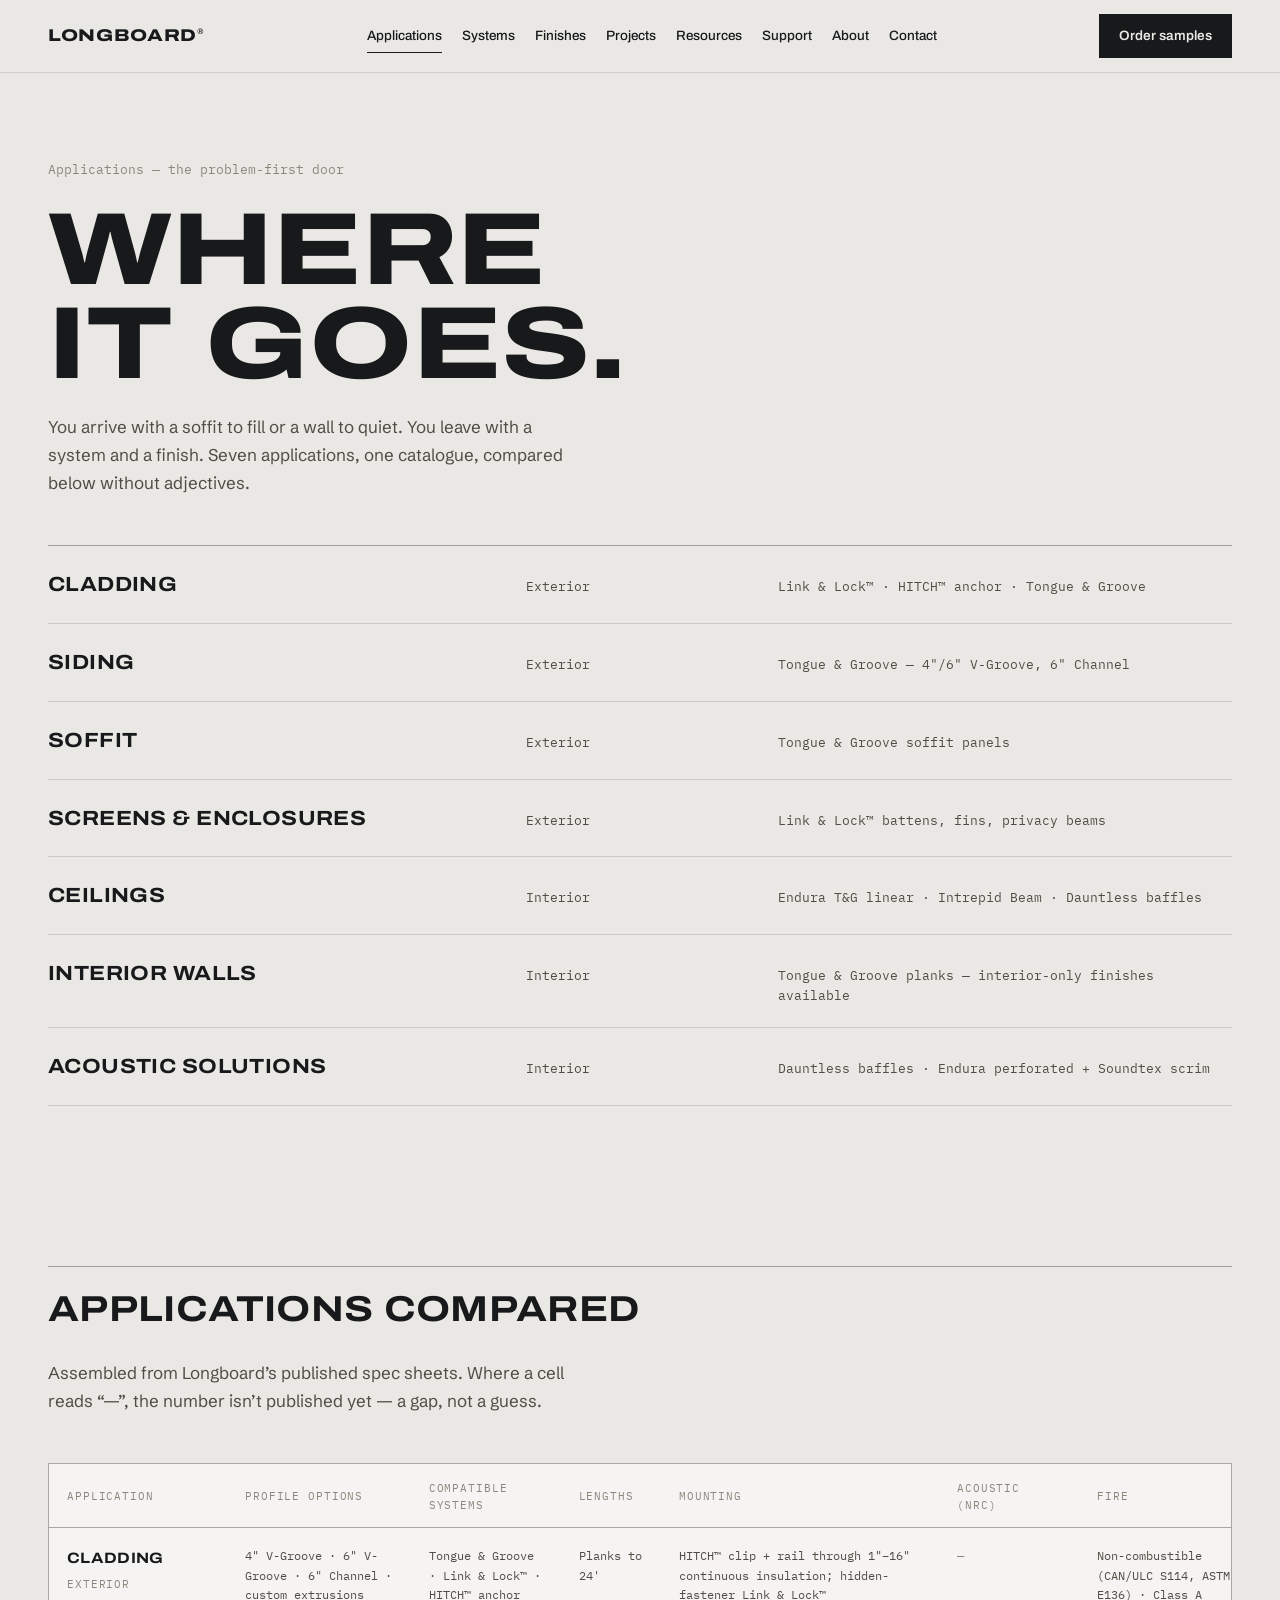
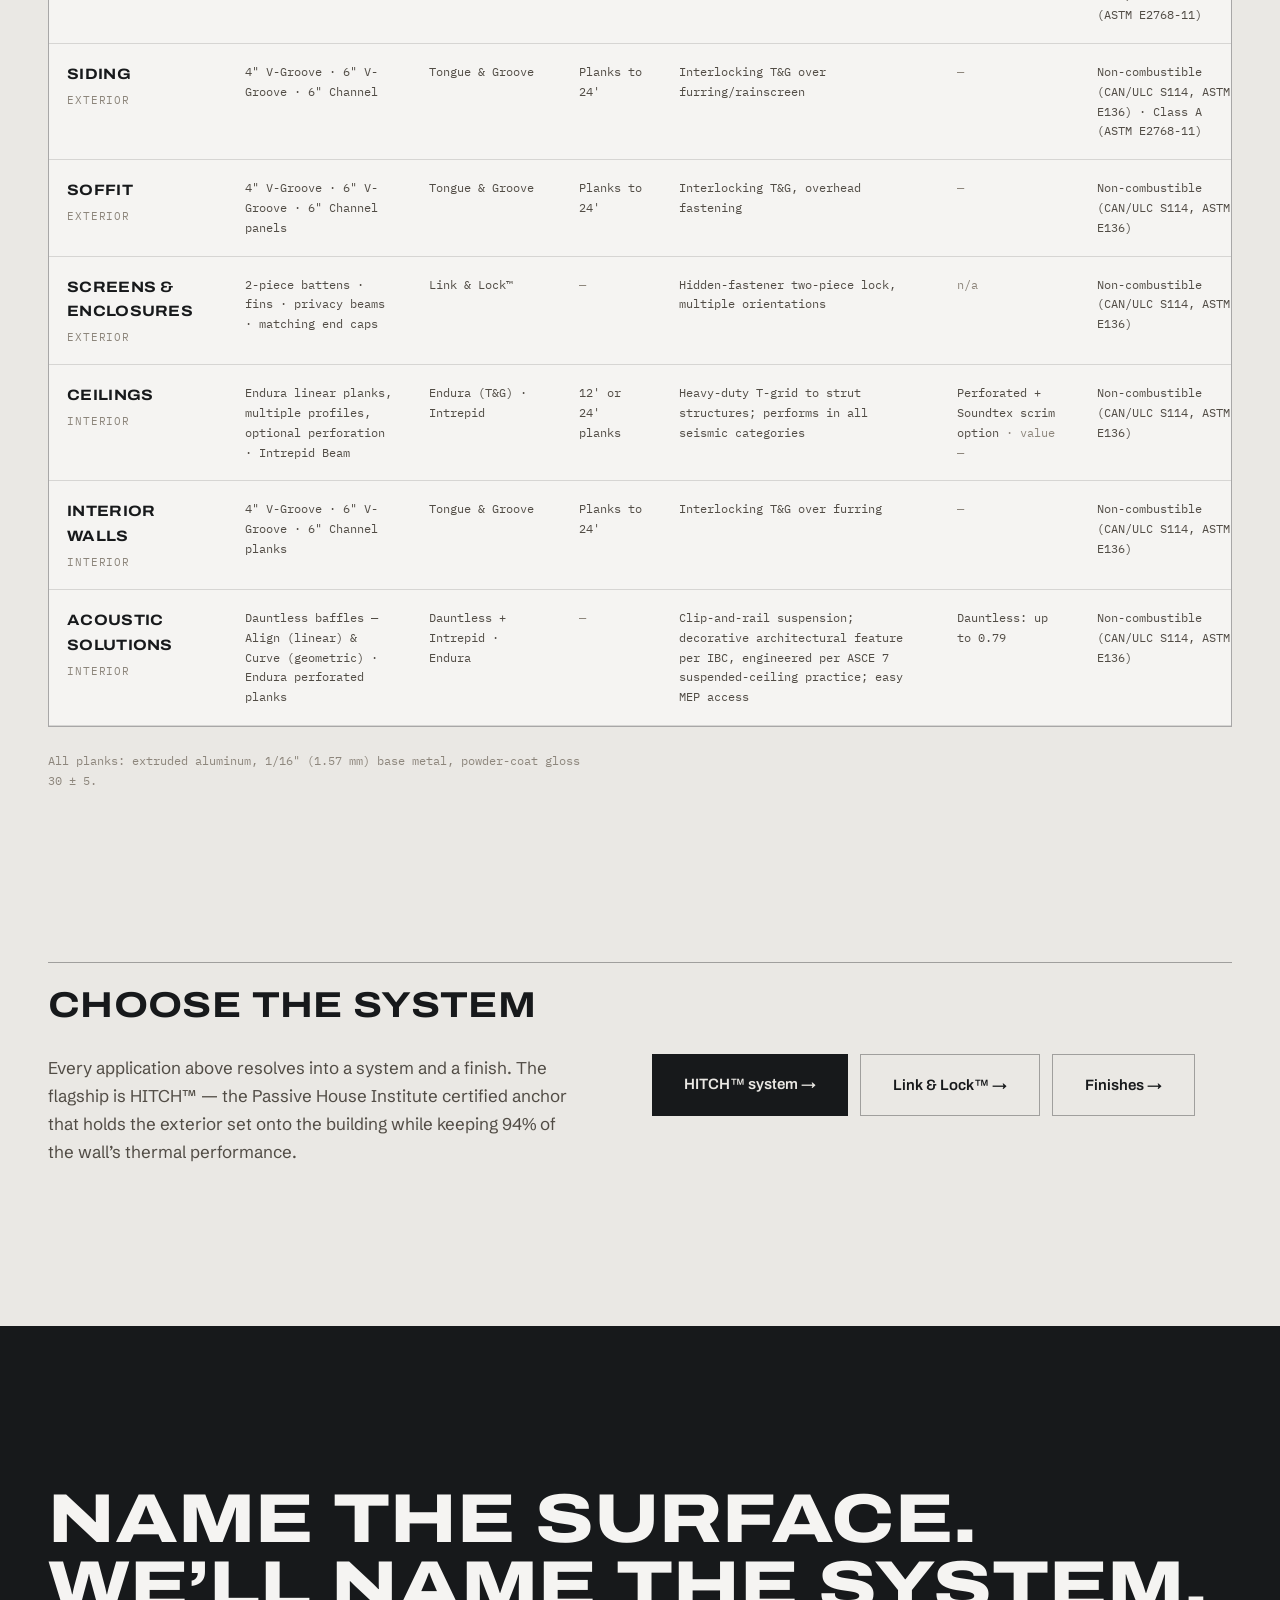
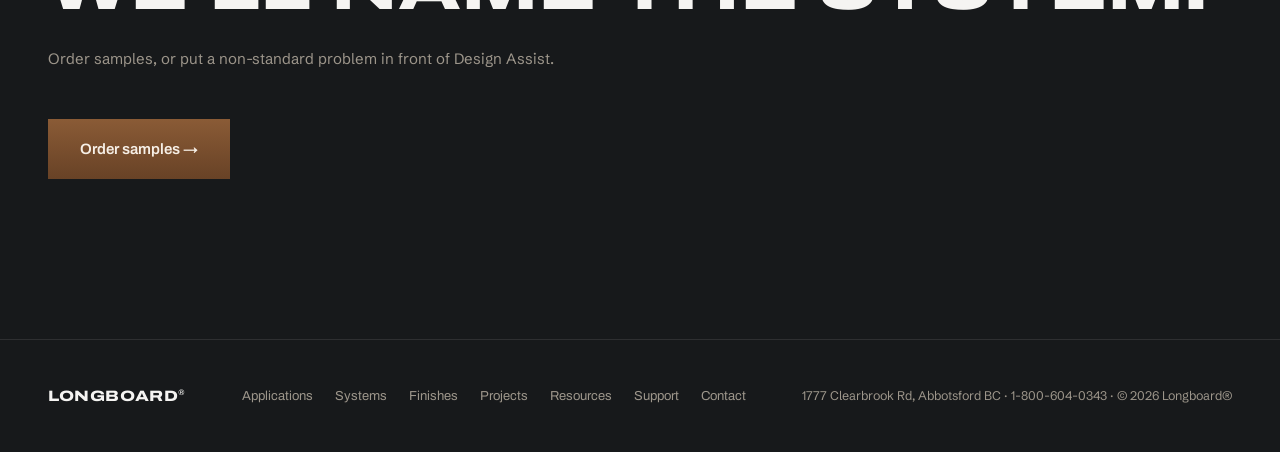
==== applications.html @ 1a709c9d "Add files via upload" ====
<!DOCTYPE html>
<html lang="en" class="no-js" data-finish="walnut">
<head>
<meta charset="utf-8">
<meta name="viewport" content="width=device-width, initial-scale=1">
<title>Applications — Where It Goes | Longboard®</title>
<meta name="description" content="Longboard applications compared: cladding, siding, soffit, screens and enclosures, ceilings, interior walls and acoustic solutions — profiles, systems, mounting and acoustic ratings from the spec sheets.">
<link rel="icon" type="image/svg+xml" href="favicon.svg">
<meta property="og:title" content="Applications — Where It Goes | Longboard®">
<meta property="og:description" content="Longboard applications compared: cladding, siding, soffit, screens and enclosures, ceilings, interior walls and acoustic solutions — profiles, systems, mounting and acoustic ratings from the spec sheets.">
<meta property="og:type" content="website">
<link rel="preconnect" href="https://fonts.googleapis.com">
<link rel="preconnect" href="https://fonts.gstatic.com" crossorigin="anonymous">
<link href="https://fonts.googleapis.com/css2?family=Archivo:wdth,wght@62..125,100..900&family=IBM+Plex+Mono:wght@400&family=Schibsted+Grotesk:ital,wght@0,400;0,500;1,400&display=swap" rel="stylesheet">
<link rel="stylesheet" href="css/site.css">
<script src="js/site.js" defer></script>
<style>
  .apps-hero { padding-top: 160px; }
  .apps-hero h1 { font-size: clamp(44px, 8vw, 130px); }
  .app-list { border-top: 1px solid var(--rule); }
  .compare-wrap { overflow-x: auto; border: 1px solid var(--rule); background: var(--paper); }
  /* mono layer per LB-CD 2.0/01 — the schedule set as a schedule */
  .compare { width: 100%; min-width: 1200px; border-collapse: collapse; }
  .compare th { font-family: "IBM Plex Mono", monospace; font-size: 11px; letter-spacing: 0.08em; text-transform: uppercase; color: var(--ink-faint); text-align: left; font-weight: 400; padding: 16px 18px 12px; border-bottom: 1px solid var(--rule); background: var(--paper); }
  .compare td { font-family: "IBM Plex Mono", monospace; font-size: 12px; padding: 18px; border-bottom: 1px solid var(--rule-light); vertical-align: top; color: var(--ink-soft); line-height: 1.65; }
  .compare td:first-child { min-width: 150px; }
  .compare .row-title { font-family: Archivo, sans-serif; font-variation-settings: "wdth" 114; font-weight: 700; font-size: 15px; text-transform: uppercase; letter-spacing: 0.02em; color: var(--ink); }
  .compare .row-group { font-family: "IBM Plex Mono", monospace; font-size: 11px; letter-spacing: 0.08em; text-transform: uppercase; color: var(--ink-faint); display: block; margin-top: 4px; }
  .compare .gap { color: var(--ink-faint); }
</style>
</head>
<body>
<a class="skip-link" href="#main">Skip to content</a>

<header class="site-header" data-header-solid>
  <div class="container">
    <a class="wordmark" href="index.html">Longboard<sup>®</sup></a>
    <nav class="site-nav" aria-label="Primary">
      <a href="applications.html" aria-current="page">Applications</a>
      <a href="hitch.html">Systems</a>
      <a href="finishes.html">Finishes</a>
      <a href="projects.html">Projects</a>
      <a href="index.html#resources">Resources</a>
      <a href="design-assist.html">Support</a>
      <a href="facility.html">About</a>
      <a href="index.html#contact">Contact</a>
    </nav>
    <a class="header-cta" href="finishes.html#samples">Order samples</a>
    <button class="nav-toggle" aria-expanded="false" aria-controls="mobile-nav">Menu</button>
  </div>
</header>
<div class="mobile-nav" id="mobile-nav">
  <div class="mobile-nav-head">
    <span class="wordmark">Longboard<sup>®</sup></span>
    <button class="overlay-close">Close</button>
  </div>
  <nav aria-label="Mobile">
    <a href="applications.html">Applications</a>
    <a href="hitch.html">Systems</a>
    <a href="finishes.html">Finishes</a>
    <a href="projects.html">Projects</a>
    <a href="index.html#resources">Resources</a>
    <a href="design-assist.html">Support</a>
    <a href="index.html#contact">Contact</a>
    <a href="finishes.html#samples">Order samples</a>
  </nav>
</div>

<main id="main">

  <!-- HERO -->
  <section class="container apps-hero" aria-labelledby="apps-h">
    <span class="eyebrow" style="display: block; margin-bottom: 22px;">Applications — the problem-first door</span>
    <h1 id="apps-h" class="display">Where<br>it goes.</h1>
    <p class="lede" style="margin-top: 22px;">You arrive with a soffit to fill or a wall to quiet. You leave with a system and a finish. Seven applications, one catalogue, compared below without adjectives.</p>
  </section>

  <!-- THE SEVEN -->
  <section class="container section" style="padding-top: var(--board);" aria-labelledby="seven-h">
    <h2 id="seven-h" class="visually-hidden">The seven applications</h2>
    <div class="app-list" data-reveal>
      <a class="index-row" href="#compared" style="--cols: 2fr 1fr 2fr;">
        <span class="h-index">Cladding</span>
        <span class="cell" data-label="Set">Exterior</span>
        <span class="cell" data-label="Systems">Link &amp; Lock™ · HITCH™ anchor · Tongue &amp; Groove</span>
      </a>
      <a class="index-row" href="#compared" style="--cols: 2fr 1fr 2fr;">
        <span class="h-index">Siding</span>
        <span class="cell" data-label="Set">Exterior</span>
        <span class="cell" data-label="Systems">Tongue &amp; Groove — 4"/6" V-Groove, 6" Channel</span>
      </a>
      <a class="index-row" href="#compared" style="--cols: 2fr 1fr 2fr;">
        <span class="h-index">Soffit</span>
        <span class="cell" data-label="Set">Exterior</span>
        <span class="cell" data-label="Systems">Tongue &amp; Groove soffit panels</span>
      </a>
      <a class="index-row" href="#compared" style="--cols: 2fr 1fr 2fr;">
        <span class="h-index">Screens &amp; Enclosures</span>
        <span class="cell" data-label="Set">Exterior</span>
        <span class="cell" data-label="Systems">Link &amp; Lock™ battens, fins, privacy beams</span>
      </a>
      <a class="index-row" href="#compared" style="--cols: 2fr 1fr 2fr;">
        <span class="h-index">Ceilings</span>
        <span class="cell" data-label="Set">Interior</span>
        <span class="cell" data-label="Systems">Endura T&amp;G linear · Intrepid Beam · Dauntless baffles</span>
      </a>
      <a class="index-row" href="#compared" style="--cols: 2fr 1fr 2fr;">
        <span class="h-index">Interior Walls</span>
        <span class="cell" data-label="Set">Interior</span>
        <span class="cell" data-label="Systems">Tongue &amp; Groove planks — interior-only finishes available</span>
      </a>
      <a class="index-row" href="#compared" style="--cols: 2fr 1fr 2fr;">
        <span class="h-index">Acoustic Solutions</span>
        <span class="cell" data-label="Set">Interior</span>
        <span class="cell" data-label="Systems">Dauntless baffles · Endura perforated + Soundtex scrim</span>
      </a>
    </div>
  </section>

  <!-- APPLICATIONS COMPARED -->
  <section id="compared" class="container" style="padding-bottom: var(--section-y);" aria-labelledby="compared-h">
    <div class="section-title" data-reveal>
      <h2 id="compared-h" class="h-section">Applications compared</h2>
    </div>
    <p class="lede" data-reveal style="margin-bottom: var(--board);">Assembled from Longboard&rsquo;s published spec sheets. Where a cell reads &ldquo;—&rdquo;, the number isn&rsquo;t published yet — a gap, not a guess.</p>

    <div class="compare-wrap" data-reveal tabindex="0" role="region" aria-label="Applications comparison table, horizontally scrollable">
      <table class="compare">
        <caption class="visually-hidden">Comparison of Longboard's seven applications by profile options, compatible systems, lengths, mounting, acoustic rating and fire performance</caption>
        <thead>
          <tr>
            <th scope="col">Application</th>
            <th scope="col">Profile options</th>
            <th scope="col">Compatible systems</th>
            <th scope="col">Lengths</th>
            <th scope="col">Mounting</th>
            <th scope="col">Acoustic (NRC)</th>
            <th scope="col">Fire</th>
          </tr>
        </thead>
        <tbody>
          <tr>
            <td><span class="row-title">Cladding</span><span class="row-group">Exterior</span></td>
            <td>4" V-Groove · 6" V-Groove · 6" Channel · custom extrusions</td>
            <td>Tongue &amp; Groove · Link &amp; Lock™ · HITCH™ anchor</td>
            <td>Planks to 24'</td>
            <td>HITCH™ clip + rail through 1"–16" continuous insulation; hidden-fastener Link &amp; Lock™</td>
            <td class="gap">—</td>
            <td>Non-combustible (CAN/ULC S114, ASTM E136) · Class A (ASTM E2768-11)</td>
          </tr>
          <tr>
            <td><span class="row-title">Siding</span><span class="row-group">Exterior</span></td>
            <td>4" V-Groove · 6" V-Groove · 6" Channel</td>
            <td>Tongue &amp; Groove</td>
            <td>Planks to 24'</td>
            <td>Interlocking T&amp;G over furring/rainscreen</td>
            <td class="gap">—</td>
            <td>Non-combustible (CAN/ULC S114, ASTM E136) · Class A (ASTM E2768-11)</td>
          </tr>
          <tr>
            <td><span class="row-title">Soffit</span><span class="row-group">Exterior</span></td>
            <td>4" V-Groove · 6" V-Groove · 6" Channel panels</td>
            <td>Tongue &amp; Groove</td>
            <td>Planks to 24'</td>
            <td>Interlocking T&amp;G, overhead fastening</td>
            <td class="gap">—</td>
            <td>Non-combustible (CAN/ULC S114, ASTM E136)</td>
          </tr>
          <tr>
            <td><span class="row-title">Screens &amp; Enclosures</span><span class="row-group">Exterior</span></td>
            <td>2-piece battens · fins · privacy beams · matching end caps</td>
            <td>Link &amp; Lock™</td>
            <td class="gap">—</td>
            <td>Hidden-fastener two-piece lock, multiple orientations</td>
            <td class="gap">n/a</td>
            <td>Non-combustible (CAN/ULC S114, ASTM E136)</td>
          </tr>
          <tr>
            <td><span class="row-title">Ceilings</span><span class="row-group">Interior</span></td>
            <td>Endura linear planks, multiple profiles, optional perforation · Intrepid Beam</td>
            <td>Endura (T&amp;G) · Intrepid</td>
            <td>12' or 24' planks</td>
            <td>Heavy-duty T-grid to strut structures; performs in all seismic categories</td>
            <td>Perforated + Soundtex scrim option<span class="gap"> · value —</span></td>
            <td>Non-combustible (CAN/ULC S114, ASTM E136)</td>
          </tr>
          <tr>
            <td><span class="row-title">Interior Walls</span><span class="row-group">Interior</span></td>
            <td>4" V-Groove · 6" V-Groove · 6" Channel planks</td>
            <td>Tongue &amp; Groove</td>
            <td>Planks to 24'</td>
            <td>Interlocking T&amp;G over furring</td>
            <td class="gap">—</td>
            <td>Non-combustible (CAN/ULC S114, ASTM E136)</td>
          </tr>
          <tr>
            <td><span class="row-title">Acoustic Solutions</span><span class="row-group">Interior</span></td>
            <td>Dauntless baffles — Align (linear) &amp; Curve (geometric) · Endura perforated planks</td>
            <td>Dauntless + Intrepid · Endura</td>
            <td class="gap">—</td>
            <td>Clip-and-rail suspension; decorative architectural feature per IBC, engineered per ASCE 7 suspended-ceiling practice; easy MEP access</td>
            <td>Dauntless: up to 0.79</td>
            <td>Non-combustible (CAN/ULC S114, ASTM E136)</td>
          </tr>
        </tbody>
      </table>
    </div>
    <p class="gap-flag" data-reveal style="margin-top: var(--half); max-width: 78ch;">All planks: extruded aluminum, 1/16" (1.57 mm) base metal, powder-coat gloss 30 ± 5.</p>
  </section>

  <!-- THE SYSTEM CROSS-LINK -->
  <section class="container" style="padding-bottom: var(--section-y);" aria-labelledby="xsys-h">
    <div class="section-title" data-reveal>
      <h2 id="xsys-h" class="h-section">Choose the system</h2>
    </div>
    <div class="grid-2">
      <p class="lede" data-reveal>Every application above resolves into a system and a finish. The flagship is HITCH™ — the Passive House Institute certified anchor that holds the exterior set onto the building while keeping 94% of the wall&rsquo;s thermal performance.</p>
      <div data-reveal style="display: flex; gap: 12px; flex-wrap: wrap;">
        <a class="btn btn-ink" href="hitch.html">HITCH™ system →</a>
        <a class="btn btn-ghost" href="linklock.html">Link &amp; Lock™ →</a>
        <a class="btn btn-ghost" href="finishes.html">Finishes →</a>
      </div>
    </div>
  </section>

  <!-- CTA -->
  <section class="cta-band" aria-labelledby="acta-h">
    <div class="container cta-inner">
      <div data-reveal>
        <h2 id="acta-h">Name the surface.<br>We&rsquo;ll name the system.</h2>
        <p>Order samples, or put a non-standard problem in front of Design Assist.</p>
      </div>
      <a class="btn btn-finish" data-reveal href="finishes.html#samples">Order samples →</a>
    </div>
  </section>
</main>

<footer class="site-footer">
  <div class="container">
    <span class="wordmark" style="font-size: 15px; color: var(--paper);">Longboard<sup>®</sup></span>
    <nav aria-label="Footer">
      <a href="applications.html">Applications</a>
      <a href="hitch.html">Systems</a>
      <a href="finishes.html">Finishes</a>
      <a href="projects.html">Projects</a>
      <a href="index.html#resources">Resources</a>
      <a href="design-assist.html">Support</a>
      <a href="index.html#contact">Contact</a>
    </nav>
    <span class="foot-legal">1777 Clearbrook Rd, Abbotsford BC · 1-800-604-0343 · © 2026 Longboard®</span>
  </div>
</footer>
</body>
</html>
---- css/site.css ----
/* ============================================================
   LONGBOARD — shared stylesheet · LB-FB 1.0 production build
   Token language: LB-DS 1.0 via Homepage v5 (reference impl.)
   Rules: seams not shadows · border-radius 0 · 48px board module
   Two families: Archivo (display) + Schibsted Grotesk (text)
   Accent: --finish / --finish-deep, driven by [data-finish]
   ============================================================ */

:root {
  --primer: #EAE8E4;
  --ink: #17191B;
  --ink-soft: #514c45;
  --ink-faint: #8d867c;
  --paper: #F5F4F2;
  --paper-soft: rgba(245, 244, 242, 0.8);
  --paper-faint: #9d968b;
  --rule: rgba(23, 25, 27, 0.35);
  --rule-light: rgba(23, 25, 27, 0.14);
  --rule-paper: rgba(245, 244, 242, 0.15);
  --finish: #8a5b36;
  --finish-deep: #684226;
  --finish-glow: #b07e4e;
  /* board module */
  --board: 48px;
  --half: 24px;
  --quarter: 12px;
  --gutter: 24px;
  --pad-x: 20px;
  --section-y: 96px;
}
@media (min-width: 720px)  { :root { --pad-x: 32px; --section-y: 120px; } }
@media (min-width: 1024px) { :root { --pad-x: 48px; --section-y: 160px; } }

[data-finish="cherry"] { --finish: #b06438; --finish-deep: #8a4a24; --finish-glow: #d98e55; }
[data-finish="walnut"] { --finish: #8a5b36; --finish-deep: #684226; --finish-glow: #b07e4e; }
[data-finish="fir"]    { --finish: #5d4630; --finish-deep: #41311f; --finish-glow: #83643f; }
[data-finish="slate"]  { --finish: #5b6670; --finish-deep: #414a53; --finish-glow: #8b979f; }

/* ---------- base ---------- */
* { box-sizing: border-box; }
html { scroll-behavior: smooth; }
body {
  margin: 0; min-width: 320px;
  background: var(--primer); color: var(--ink);
  font-family: "Schibsted Grotesk", sans-serif;
  font-size: 16px; line-height: 1.6;
  -webkit-font-smoothing: antialiased;
}
::selection { background: var(--finish); color: #f6efe6; }
a { color: inherit; }
a:hover { color: var(--finish); }
img { display: block; }

/* a11y: visible focus everywhere, drawn as a seam, not a glow */
:focus { outline: none; }
:focus-visible { outline: 2px solid var(--finish); outline-offset: 3px; }
.on-dark :focus-visible, .band-dark :focus-visible { outline-color: var(--finish-glow); }
.skip-link {
  position: absolute; left: -9999px; top: 0; z-index: 100;
  background: var(--ink); color: var(--paper);
  font-family: Archivo, sans-serif; font-size: 14px; padding: 12px 20px; text-decoration: none;
}
.skip-link:focus { left: 0; color: var(--paper); }

/* ---------- type roles ---------- */
.display {
  font-family: Archivo, sans-serif;
  font-variation-settings: "wdth" 125;
  font-weight: 800; text-transform: uppercase;
  line-height: 0.92; letter-spacing: 0.002em; margin: 0;
}
.h-section {
  font-family: Archivo, sans-serif;
  font-variation-settings: "wdth" 118;
  font-weight: 700; text-transform: uppercase;
  font-size: clamp(24px, 3vw, 36px); letter-spacing: 0.01em; margin: 0;
}
.h-index {
  font-family: Archivo, sans-serif;
  font-variation-settings: "wdth" 114;
  font-weight: 700; text-transform: uppercase;
  font-size: clamp(17px, 1.6vw, 22px); letter-spacing: 0.02em;
}
/* the mono layer — LB-CD 2.0 exploration 01, adopted with conditions:
   IBM Plex Mono 400 (GT America Mono stand-in), DATA ONLY — index cells,
   specs, eyebrows, captions, chips, column heads, calculator outputs.
   Never headlines, never body, never buttons-as-CTAs. One weight, 13px ceiling. */
.eyebrow { font-family: "IBM Plex Mono", monospace; font-size: 13px; color: var(--ink-faint); }
.lede { font-size: 17px; line-height: 1.65; color: var(--ink-soft); max-width: 52ch; margin: 0; }
.spec { font-family: "IBM Plex Mono", monospace; font-size: 12px; color: var(--ink-faint); }
.spec-num {
  font-family: Archivo, sans-serif;
  font-variation-settings: "wdth" 120;
  font-weight: 800; line-height: 1;
}

/* ---------- layout ---------- */
.container { max-width: 1440px; margin: 0 auto; padding-left: var(--pad-x); padding-right: var(--pad-x); }
.section { padding-top: var(--section-y); padding-bottom: var(--section-y); }
.section-title { border-top: 1px solid var(--rule); padding-top: 14px; margin-bottom: 20px; }
.section-title--roomy { margin-bottom: var(--board); }
@media (min-width: 1024px) { .section-title--roomy { margin-bottom: 64px; } }

.grid-3 { display: grid; grid-template-columns: 1fr; gap: var(--gutter); align-items: start; }
@media (min-width: 720px) { .grid-3 { grid-template-columns: 1fr 1fr 1fr; } }
.grid-2 { display: grid; grid-template-columns: 1fr; gap: var(--gutter); align-items: start; }
@media (min-width: 900px) { .grid-2 { grid-template-columns: 1fr 1fr; } }

/* ---------- header ---------- */
.site-header {
  position: fixed; top: 0; left: 0; right: 0; z-index: 50;
  background: transparent; border-bottom: 1px solid transparent;
  transition: background 0.4s, border-color 0.4s;
}
.site-header .container {
  padding-top: 14px; padding-bottom: 14px; min-height: 44px;
  display: flex; align-items: center; justify-content: space-between; gap: 20px;
}
.wordmark {
  font-family: Archivo, sans-serif; font-variation-settings: "wdth" 125;
  font-weight: 800; font-size: 17px; letter-spacing: 0.04em; text-transform: uppercase;
  text-decoration: none; white-space: nowrap; transition: color 0.4s;
}
.wordmark sup { font-size: 8px; font-weight: 500; }
.site-nav { display: none; }
.site-nav a {
  text-decoration: none; padding: 6px 0;
  font-family: Archivo, sans-serif; font-size: 13.5px; font-weight: 500;
  transition: color 0.4s;
}
.site-nav a[aria-current="page"] { border-bottom: 1px solid currentColor; }
.header-cta {
  display: none;
  font-family: Archivo, sans-serif; font-size: 13.5px; font-weight: 600;
  text-decoration: none; padding: 11px 20px; white-space: nowrap;
  transition: background 0.4s, color 0.4s;
}
.nav-toggle {
  appearance: none; background: transparent; border: 1px solid currentColor;
  font-family: Archivo, sans-serif; font-size: 12.5px; font-weight: 600;
  text-transform: uppercase; letter-spacing: 0.06em;
  padding: 9px 16px; cursor: pointer; transition: color 0.4s;
}
@media (min-width: 1100px) {
  .site-nav { display: flex; gap: 8px 20px; flex-wrap: wrap; }
  .header-cta { display: inline-block; }
  .nav-toggle { display: none; }
}
/* header states — .is-solid toggled on scroll; pages without a dark hero start solid */
.site-header, .site-header .wordmark, .site-header .site-nav a, .site-header .nav-toggle { color: var(--paper); }
.site-header .header-cta { background: var(--paper); color: var(--ink); }
.site-header.is-solid {
  background: rgba(234, 232, 228, 0.92);
  -webkit-backdrop-filter: blur(10px); backdrop-filter: blur(10px);
  border-bottom-color: rgba(23, 25, 27, 0.12);
}
.site-header.is-solid .wordmark, .site-header.is-solid .site-nav a, .site-header.is-solid .nav-toggle { color: var(--ink); }
.site-header.is-solid .header-cta { background: var(--ink); color: var(--primer); }

.mobile-nav {
  position: fixed; inset: 0; z-index: 60; background: var(--ink); color: var(--paper);
  display: none; flex-direction: column; padding: 24px var(--pad-x);
}
.mobile-nav.is-open { display: flex; }
.mobile-nav .mobile-nav-head { display: flex; justify-content: space-between; align-items: center; }
.mobile-nav a {
  color: var(--paper); text-decoration: none;
  font-family: Archivo, sans-serif; font-variation-settings: "wdth" 118;
  font-weight: 700; font-size: clamp(26px, 7vw, 40px); text-transform: uppercase;
  padding: 14px 0; border-bottom: 1px solid var(--rule-paper);
}
.mobile-nav nav { margin-top: 32px; display: flex; flex-direction: column; overflow-y: auto; }

/* ---------- buttons / CTA system ---------- */
.btn {
  display: inline-block; text-decoration: none; cursor: pointer; text-align: center;
  font-family: Archivo, sans-serif; font-size: 15px; font-weight: 600;
  padding: 18px 32px; border: none; appearance: none;
}
.btn-finish { color: #f6efe6; background: linear-gradient(180deg, var(--finish), var(--finish-deep)); }
.btn-finish:hover { color: #ffffff; }
.btn-ink { color: var(--primer); background: var(--ink); }
.btn-ink:hover { color: var(--primer); background: #26292d; }
.btn-ghost { color: var(--ink); background: transparent; border: 1px solid var(--rule); }
.btn-ghost:hover { border-color: var(--ink); color: var(--ink); }
.link-rule {
  font-family: Archivo, sans-serif; font-size: 14.5px; font-weight: 500;
  text-decoration: none; border-bottom: 1px solid var(--rule);
  padding-bottom: 5px; transition: border-color 0.3s;
}
.link-rule:hover { border-bottom-color: var(--finish); }

/* ---------- index / table rows ---------- */
.index-head, .index-row { display: grid; gap: 12px var(--gutter); align-items: baseline; }
@media (min-width: 900px) {
  .index-head, .index-row { grid-template-columns: var(--cols, 2.2fr 1.2fr 1.4fr 1.2fr 1fr); }
}
.index-head {
  padding: 0 0 12px; border-bottom: 1px solid var(--rule);
  font-family: "IBM Plex Mono", monospace; font-size: 11.5px;
  text-transform: uppercase; letter-spacing: 0.08em; color: var(--ink-faint);
}
.index-row {
  padding: 22px 0; border-bottom: 1px solid var(--rule-light);
  text-decoration: none; color: var(--ink); transition: background 0.3s;
}
a.index-row:hover, a.index-row:focus-visible { background: rgba(23, 25, 27, 0.04); color: var(--ink); }
.index-row .cell { font-family: "IBM Plex Mono", monospace; font-size: 12.5px; letter-spacing: 0; color: var(--ink-soft); }
.index-row .cell-end, .index-head .cell-end { text-align: right; }
/* mobile: rows collapse to stacked spec blocks; heads hide */
@media (max-width: 899px) {
  .index-head { display: none; }
  .index-row { grid-template-columns: 1fr 1fr; }
  .index-row .h-index { grid-column: 1 / -1; }
  .index-row .cell-end, .index-head .cell-end { text-align: left; }
  .index-row .cell::before {
    content: attr(data-label); display: block;
    font-size: 11px; letter-spacing: 0.08em; text-transform: uppercase; color: var(--ink-faint);
  }
}

/* hover preview image (desktop pointer devices only) */
.index-preview {
  position: fixed; left: 0; top: 0; width: 300px; height: 380px;
  object-fit: cover; pointer-events: none; opacity: 0; z-index: 40;
  transition: opacity 0.3s; will-change: transform;
}
@media (hover: none), (max-width: 899px) { .index-preview { display: none; } }

/* ---------- tabs (spec tabs) ---------- */
.tabs { border-top: 1px solid var(--rule); }
.tablist { display: flex; flex-wrap: wrap; gap: 0; border-bottom: 1px solid var(--rule); }
.tab {
  appearance: none; background: transparent; border: none; cursor: pointer;
  font-family: Archivo, sans-serif; font-size: 13.5px; font-weight: 600;
  text-transform: uppercase; letter-spacing: 0.05em; color: var(--ink-faint);
  padding: 16px 18px; border-bottom: 2px solid transparent; margin-bottom: -1px;
}
.tab:hover { color: var(--ink); }
.tab[aria-selected="true"] { color: var(--ink); border-bottom-color: var(--finish); }
.tabpanel { padding: var(--board) 0 0; }
.tabpanel[hidden] { display: none; }

/* ---------- filters / chips ---------- */
.filter-group { display: flex; flex-wrap: wrap; gap: 8px; align-items: center; }
.filter-label {
  font-family: "IBM Plex Mono", monospace; font-size: 11.5px; letter-spacing: 0.08em;
  text-transform: uppercase; color: var(--ink-faint); margin-right: 6px; min-width: 88px;
}
.chip {
  appearance: none; cursor: pointer; background: transparent;
  font-family: "IBM Plex Mono", monospace; font-size: 12px; font-weight: 400;
  letter-spacing: 0.01em; color: var(--ink);
  padding: 8px 14px; border: 1px solid rgba(23, 25, 27, 0.2);
  transition: border-color 0.25s, background 0.25s, color 0.25s;
}
.chip:hover { border-color: var(--ink); }
.chip[aria-pressed="true"] { background: var(--ink); border-color: var(--ink); color: var(--primer); }
.chip-toggle[aria-pressed="true"] { background: linear-gradient(180deg, var(--finish), var(--finish-deep)); border-color: transparent; color: #f6efe6; }

/* finish switcher (global accent) */
.finish-switcher { display: flex; flex-wrap: wrap; gap: 12px; }
.finish-btn {
  appearance: none; cursor: pointer; display: flex; align-items: center; gap: 10px;
  padding: 11px 18px 11px 12px; background: transparent; white-space: nowrap;
  font-family: Archivo, sans-serif; font-size: 13.5px; font-weight: 500; color: var(--ink);
  border: 1px solid rgba(23, 25, 27, 0.2); transition: border-color 0.25s;
}
.finish-btn:hover { border-color: var(--ink); }
.finish-btn[aria-pressed="true"] { border-color: var(--ink); }
.finish-btn .swatch { width: 28px; height: 15px; display: block; }

/* ---------- finish cards / grain ---------- */
.grain {
  display: block; position: relative; overflow: hidden;
  background: linear-gradient(180deg, var(--g1, var(--finish-glow)), var(--g2, var(--finish-deep)));
}
.grain::after {
  content: ""; position: absolute; inset: -20%;
  background-image: url("data:image/svg+xml,%3Csvg xmlns='http://www.w3.org/2000/svg' width='420' height='420'%3E%3Cfilter id='g'%3E%3CfeTurbulence type='fractalNoise' baseFrequency='0.012 0.28' numOctaves='4' seed='7'/%3E%3CfeColorMatrix type='matrix' values='0 0 0 0 0.05 0 0 0 0 0.03 0 0 0 0 0.02 0 0 0 0.55 0'/%3E%3C/filter%3E%3Crect width='420' height='420' filter='url(%23g)'/%3E%3C/svg%3E");
  background-size: 420px 420px; mix-blend-mode: multiply; opacity: 0.5; pointer-events: none;
}
.grain--solid::after { opacity: 0.1; }
.grain--metal::after {
  background-image: url("data:image/svg+xml,%3Csvg xmlns='http://www.w3.org/2000/svg' width='420' height='420'%3E%3Cfilter id='m'%3E%3CfeTurbulence type='fractalNoise' baseFrequency='0.9 0.012' numOctaves='3' seed='11'/%3E%3CfeColorMatrix type='matrix' values='0 0 0 0 1 0 0 0 0 1 0 0 0 0 1 0 0 0 0.3 0'/%3E%3C/filter%3E%3Crect width='420' height='420' filter='url(%23m)'/%3E%3C/svg%3E");
  mix-blend-mode: overlay; opacity: 0.45;
}
.finish-card {
  appearance: none; border: none; background: transparent; padding: 0;
  text-align: left; cursor: pointer; color: var(--ink); width: 100%;
}
.finish-card .grain { aspect-ratio: 4 / 3; width: 100%; transition: transform 0.5s cubic-bezier(0.22, 1, 0.36, 1); }
.finish-card:hover .grain { transform: scale(0.97); }
.finish-card .fc-name {
  font-family: Archivo, sans-serif; font-variation-settings: "wdth" 114;
  font-weight: 700; font-size: 15px; text-transform: uppercase; letter-spacing: 0.02em;
  margin-top: 12px;
}
.finish-card .fc-meta { font-family: "IBM Plex Mono", monospace; font-size: 11.5px; color: var(--ink-faint); margin-top: 4px; }
.finish-card .fc-pop { color: var(--finish); }
.finish-card.is-hidden { display: none; }

/* finish detail overlay */
.overlay {
  position: fixed; inset: 0; z-index: 70; background: rgba(23, 25, 27, 0.55);
  display: none; align-items: stretch; justify-content: flex-end;
}
.overlay.is-open { display: flex; }
.overlay-panel {
  width: min(560px, 100%); background: var(--primer); overflow-y: auto;
  border-left: 1px solid var(--rule); padding: 32px var(--pad-x) 56px;
}
.overlay-close {
  appearance: none; background: transparent; border: 1px solid var(--rule); cursor: pointer;
  font-family: Archivo, sans-serif; font-size: 12.5px; font-weight: 600;
  text-transform: uppercase; letter-spacing: 0.06em; color: var(--ink); padding: 9px 16px;
}
.overlay-close:hover { border-color: var(--ink); }

/* ---------- stat band / proof ---------- */
.band-dark { background: var(--ink); color: var(--paper); }
.stat-grid {
  display: grid; grid-template-columns: 1fr 1fr; gap: var(--board) var(--gutter);
  border-bottom: 1px solid var(--rule-paper); padding-bottom: 72px;
}
@media (min-width: 900px) { .stat-grid { grid-template-columns: repeat(4, 1fr); } }
.stat-grid--light { border-bottom-color: var(--rule-light); }
.stat .spec-num { font-size: clamp(34px, 4vw, 54px); }
.stat p { margin: 12px 0 0; font-family: "IBM Plex Mono", monospace; font-size: 12.5px; color: var(--paper-faint); line-height: 1.6; }
.stat-grid--light .stat p { color: var(--ink-soft); }

/* ---------- resource rows ---------- */
.resource-row {
  display: grid; grid-template-columns: 1fr; gap: 8px var(--gutter); align-items: baseline;
  padding: 24px 0; border-bottom: 1px solid var(--rule-light);
  text-decoration: none; color: var(--ink); transition: background 0.3s;
}
.resource-row:first-of-type { border-top: 1px solid var(--rule); }
.resource-row:hover, .resource-row:focus-visible { background: rgba(23, 25, 27, 0.04); color: var(--ink); }
.resource-row .rr-desc { font-size: 14px; color: var(--ink-soft); }
.resource-row .rr-arrow { font-family: Archivo, sans-serif; font-size: 15px; font-weight: 500; }
@media (min-width: 900px) {
  .resource-row { grid-template-columns: 2fr 3fr 0.4fr; }
  .resource-row .rr-arrow { text-align: right; }
}

/* ---------- end-of-page CTA band ---------- */
.cta-band { background: var(--ink); color: var(--paper); }
.cta-band .cta-inner {
  display: flex; justify-content: space-between; align-items: flex-end;
  gap: var(--board); flex-wrap: wrap; padding-top: var(--section-y); padding-bottom: var(--section-y);
}
.cta-band h2 {
  margin: 0; font-family: Archivo, sans-serif; font-variation-settings: "wdth" 122;
  font-weight: 800; font-size: clamp(36px, 5.4vw, 84px); line-height: 0.96; text-transform: uppercase;
}
.cta-band p { margin: 28px 0 0; font-size: 15px; color: var(--paper-faint); }

/* ---------- footer ---------- */
.site-footer { background: var(--ink); color: var(--paper-faint); border-top: 1px solid rgba(245, 244, 242, 0.1); }
.site-footer .container {
  padding-top: 44px; padding-bottom: 44px;
  display: flex; justify-content: space-between; align-items: center; gap: var(--gutter);
  flex-wrap: wrap; font-family: Archivo, sans-serif; font-size: 13px;
}
.site-footer nav { display: flex; gap: 14px 22px; flex-wrap: wrap; }
.site-footer a { text-decoration: none; color: var(--paper-faint); }
.site-footer a:hover { color: var(--paper); }
.site-footer .foot-legal { font-family: "Schibsted Grotesk", sans-serif; font-size: 12.5px; }

/* ---------- hero ---------- */
.page-hero { position: relative; min-height: 62vh; display: flex; align-items: flex-end; overflow: hidden; background: var(--ink); color: var(--paper); }
.page-hero--tall { min-height: 100vh; }
.page-hero .hero-img { position: absolute; inset: 0; width: 100%; height: 100%; object-fit: cover; }
.page-hero .hero-scrim { position: absolute; inset: 0; background: linear-gradient(180deg, rgba(23,25,27,0.28), rgba(23,25,27,0.12) 40%, rgba(23,25,27,0.62) 86%); }
.page-hero .container { position: relative; width: 100%; padding-bottom: 56px; padding-top: 160px; }
.page-hero .hero-eyebrow { display: block; font-family: "IBM Plex Mono", monospace; font-size: 13px; color: var(--paper-soft); margin-bottom: 22px; }
.page-hero h1 { font-size: clamp(44px, 8vw, 130px); }
.page-hero .hero-dek { margin: 22px 0 0; font-size: clamp(16px, 1.9vw, 22px); font-weight: 500; line-height: 1.4; max-width: 30em; }

/* ---------- motion ---------- */
@keyframes lbLine { from { transform: translateY(112%); } to { transform: none; } }
@keyframes lbFade { from { opacity: 0; transform: translateY(14px); } to { opacity: 1; transform: none; } }
@keyframes lbCourse { from { transform: scaleX(1); } to { transform: scaleX(0); } }
@keyframes lbSweep { from { transform: translateX(-100%); } to { transform: translateX(100%); } }
@keyframes lbZoom { from { transform: scale(1.06); } to { transform: none; } }

[data-reveal] { opacity: 0; transform: translateY(22px); }
[data-reveal].is-in { opacity: 1; transform: none; transition: opacity 0.7s cubic-bezier(0.22,1,0.36,1) var(--reveal-delay, 0ms), transform 0.7s cubic-bezier(0.22,1,0.36,1) var(--reveal-delay, 0ms); }
[data-reveal] img[data-zoom] { transform: scale(1.08); }
[data-reveal].is-in img[data-zoom] { transform: scale(1); transition: transform 1.8s cubic-bezier(0.22,1,0.36,1) var(--reveal-delay, 0ms); }
.no-js [data-reveal], .reduce-motion [data-reveal] { opacity: 1; transform: none; }
.no-js [data-reveal] img[data-zoom], .reduce-motion [data-reveal] img[data-zoom] { transform: none; }

.sweep { position: absolute; inset: 0; pointer-events: none; background: linear-gradient(100deg, rgba(255,255,255,0) 32%, rgba(255,255,255,0.3) 50%, rgba(255,255,255,0) 68%); transform: translateX(-100%); }
.sweep.is-on { animation: lbSweep 1s cubic-bezier(0.4,0,0.2,1) both; }

/* sublimation crossfade: two grain layers, top fades out */
.sublimate { position: relative; }
.sublimate .grain-layer { position: absolute; inset: 0; }
.sublimate .grain-layer.is-fading { transition: opacity 0.5s ease; opacity: 0; }

@media (prefers-reduced-motion: reduce) {
  html { scroll-behavior: auto; }
  *, *::before, *::after { animation: none !important; transition: none !important; }
  [data-reveal] { opacity: 1; transform: none; }
  [data-reveal] img[data-zoom] { transform: none; }
}

/* ---------- utilities ---------- */
.visually-hidden {
  position: absolute; width: 1px; height: 1px; margin: -1px; padding: 0;
  overflow: hidden; clip: rect(0 0 0 0); white-space: nowrap; border: 0;
}
.gap-flag { font-family: "IBM Plex Mono", monospace; font-size: 11.5px; color: var(--ink-faint); font-style: normal; line-height: 1.7; }

/* ---------- LB-CD 2.0 adopted components ---------- */
/* reserved plate — a designed gap with registration corners (explorations 02/03/05) */
.plate-reserved { position: relative; border: 1px solid var(--rule-light); }
.plate-reserved .pr-corner { position: absolute; width: 14px; height: 14px; }
.plate-reserved .pr-corner:nth-child(1) { top: -1px; left: -1px; border-top: 1px solid var(--ink); border-left: 1px solid var(--ink); }
.plate-reserved .pr-corner:nth-child(2) { top: -1px; right: -1px; border-top: 1px solid var(--ink); border-right: 1px solid var(--ink); }
.plate-reserved .pr-corner:nth-child(3) { bottom: -1px; left: -1px; border-bottom: 1px solid var(--ink); border-left: 1px solid var(--ink); }
.plate-reserved .pr-corner:nth-child(4) { bottom: -1px; right: -1px; border-bottom: 1px solid var(--ink); border-right: 1px solid var(--ink); }
.plate-reserved .pr-label { position: absolute; inset: 0; display: grid; place-content: center; text-align: center; gap: 8px; padding: 24px; }
.plate-reserved .pr-label span { font-family: "IBM Plex Mono", monospace; font-size: 12px; letter-spacing: 0.08em; text-transform: uppercase; color: var(--paper); background: rgba(23, 25, 27, 0.82); padding: 10px 18px; justify-self: center; }
.plate-reserved .pr-label .pr-sub { font-size: 11.5px; text-transform: none; letter-spacing: 0; color: rgba(245, 244, 242, 0.9); padding: 8px 18px; }

/* record grid — mono title-block fields (explorations 02/03) */
.record-grid { display: grid; grid-template-columns: 1fr 1fr; gap: 28px var(--gutter); border: 1px solid var(--rule); padding: var(--half); }
@media (min-width: 900px) { .record-grid { grid-template-columns: repeat(4, 1fr); padding: 32px; } }
.record-grid > div { display: grid; gap: 6px; align-content: start; }
.record-grid .rec-label { font-family: "IBM Plex Mono", monospace; font-size: 11px; text-transform: uppercase; letter-spacing: 0.08em; color: var(--ink-faint); }
.record-grid .rec-value { font-family: "IBM Plex Mono", monospace; font-size: 13px; color: var(--ink); }

/* schedule rows — numbered process steps (explorations 05b/05c) */
.sched-row { display: grid; grid-template-columns: 48px 1fr; gap: 12px var(--gutter); align-items: center; border-top: 1px solid var(--rule-light); padding: 28px 0; }
.sched-row:first-of-type { border-top: 1px solid var(--rule); }
.sched-row:last-of-type { border-bottom: 1px solid var(--rule); }
@media (min-width: 900px) { .sched-row { grid-template-columns: 120px 1fr 2fr; } }
.sched-row .sr-num { font-family: "IBM Plex Mono", monospace; font-size: 12.5px; color: var(--finish); }
.sched-row .sr-name { font-family: Archivo, sans-serif; font-variation-settings: "wdth" 114; font-weight: 700; font-size: clamp(18px, 2vw, 26px); text-transform: uppercase; letter-spacing: 0.02em; }
.sched-row .sr-desc { font-size: 15px; line-height: 1.65; color: var(--ink-soft); }
@media (max-width: 899px) { .sched-row .sr-desc { grid-column: 1 / -1; } }

/* hero seam flash — installation reveal v2 (exploration 04, study 1: adopted) */
@keyframes lbSeat { 0% { opacity: 0; } 25% { opacity: 1; } 100% { opacity: 0; } }
.hero-flash { position: absolute; left: 0; right: 0; height: 1px; background: rgba(255, 255, 255, 0.9); opacity: 0; z-index: 2; }
.hero-flash:nth-child(1) { top: 33.4%; animation: lbSeat 260ms linear 1185ms both; }
.hero-flash:nth-child(2) { top: 66.7%; animation: lbSeat 260ms linear 1325ms both; }
.hero-flash:nth-child(3) { top: calc(100% - 1px); animation: lbSeat 260ms linear 1465ms both; }
.mt-0 { margin-top: 0; } .mb-board { margin-bottom: var(--board); }
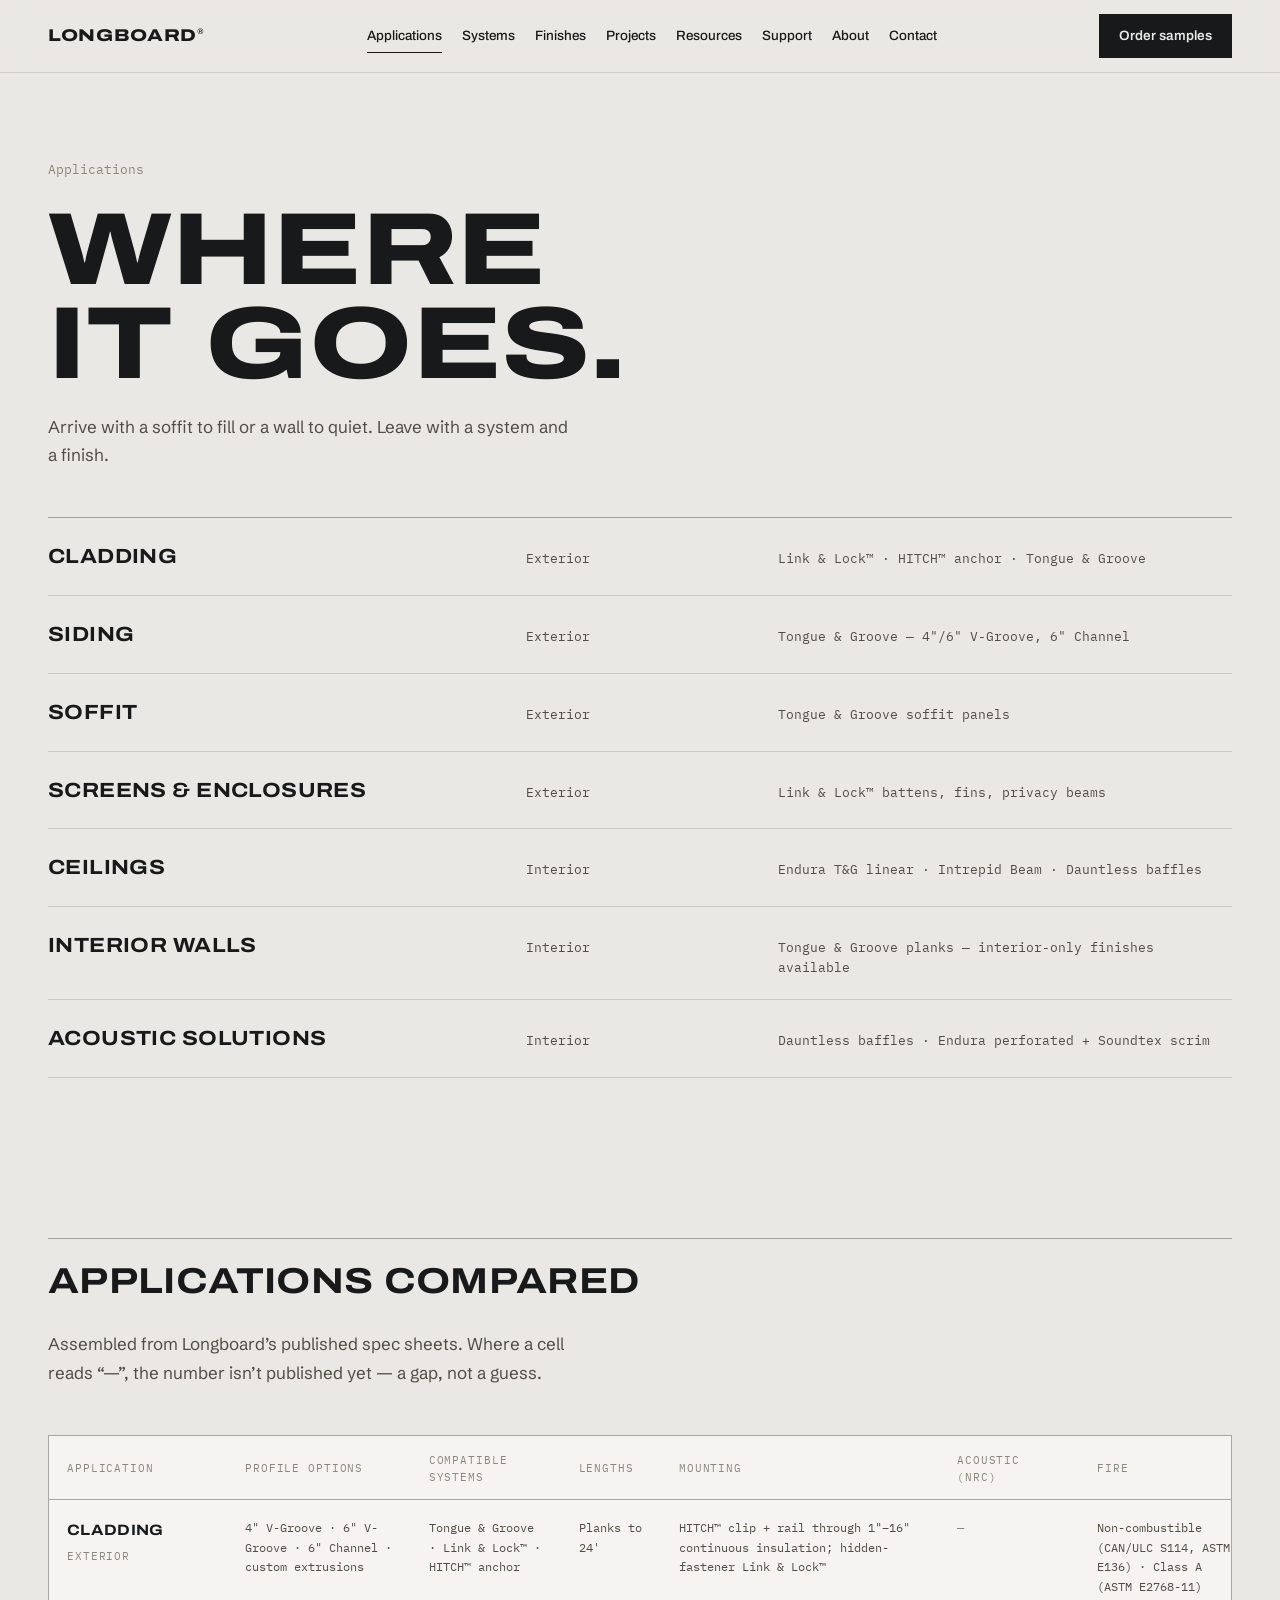
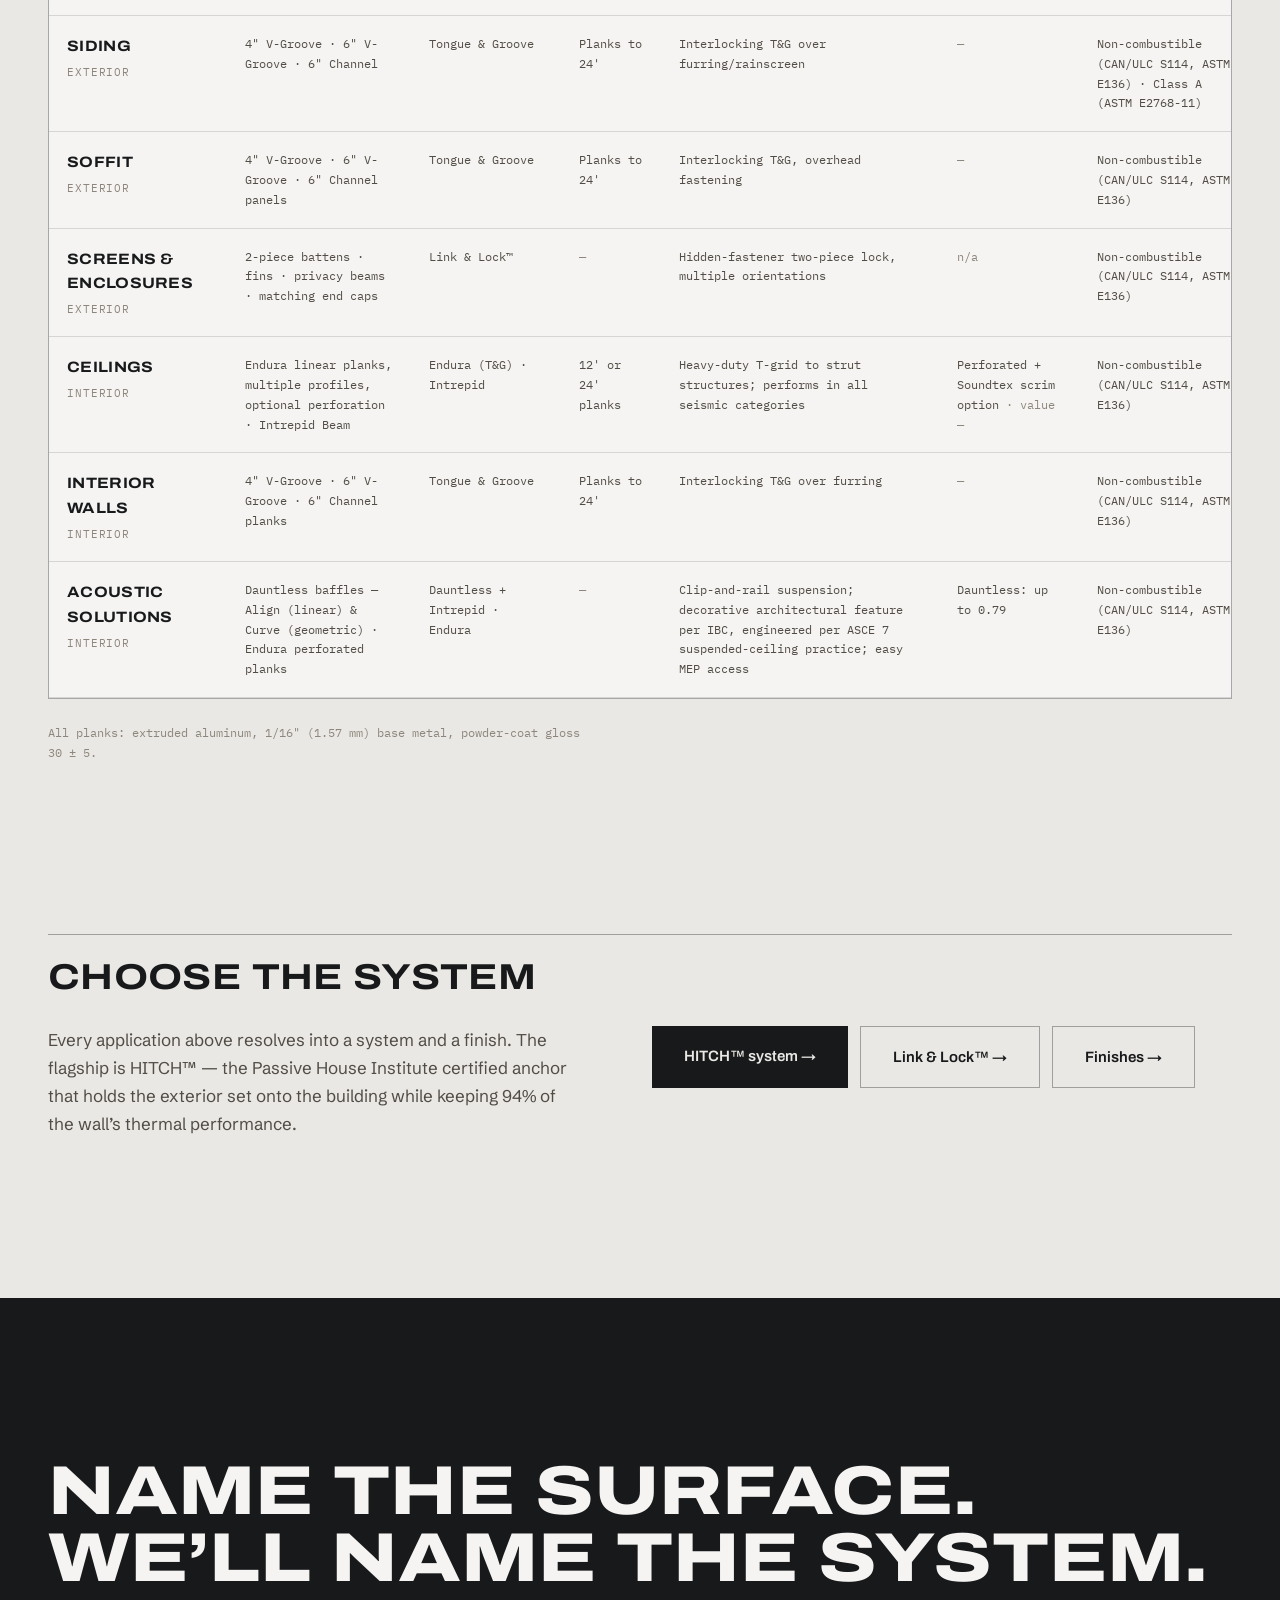
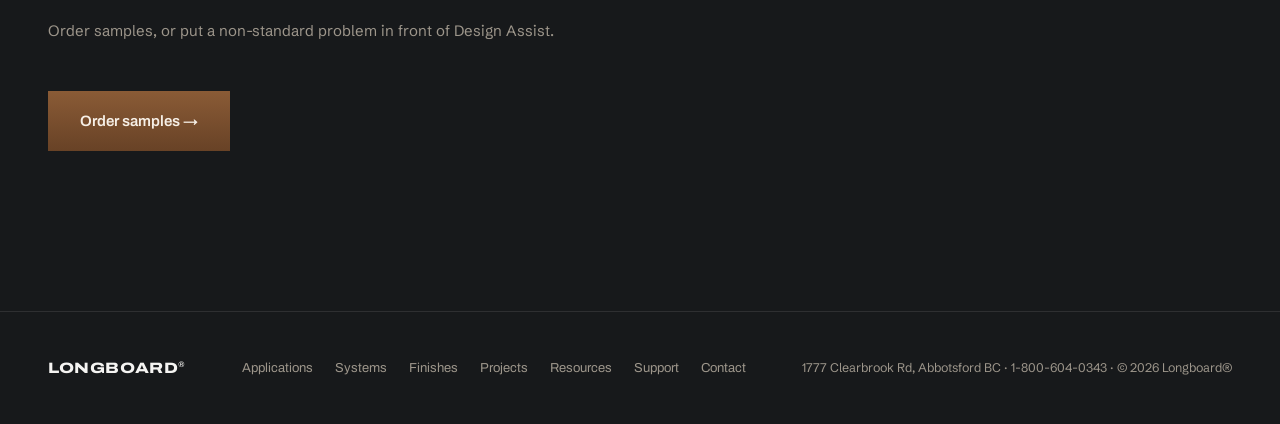
==== commit 600341e5: "Add files via upload" ====
--- a/applications.html
+++ b/applications.html
@@ -70,9 +70,9 @@
 
   <!-- HERO -->
   <section class="container apps-hero" aria-labelledby="apps-h">
-    <span class="eyebrow" style="display: block; margin-bottom: 22px;">Applications — the problem-first door</span>
+    <span class="eyebrow" style="display: block; margin-bottom: 22px;">Applications</span>
     <h1 id="apps-h" class="display">Where<br>it goes.</h1>
-    <p class="lede" style="margin-top: 22px;">You arrive with a soffit to fill or a wall to quiet. You leave with a system and a finish. Seven applications, one catalogue, compared below without adjectives.</p>
+    <p class="lede" style="margin-top: 22px;">Arrive with a soffit to fill or a wall to quiet. Leave with a system and a finish.</p>
   </section>
 
   <!-- THE SEVEN -->
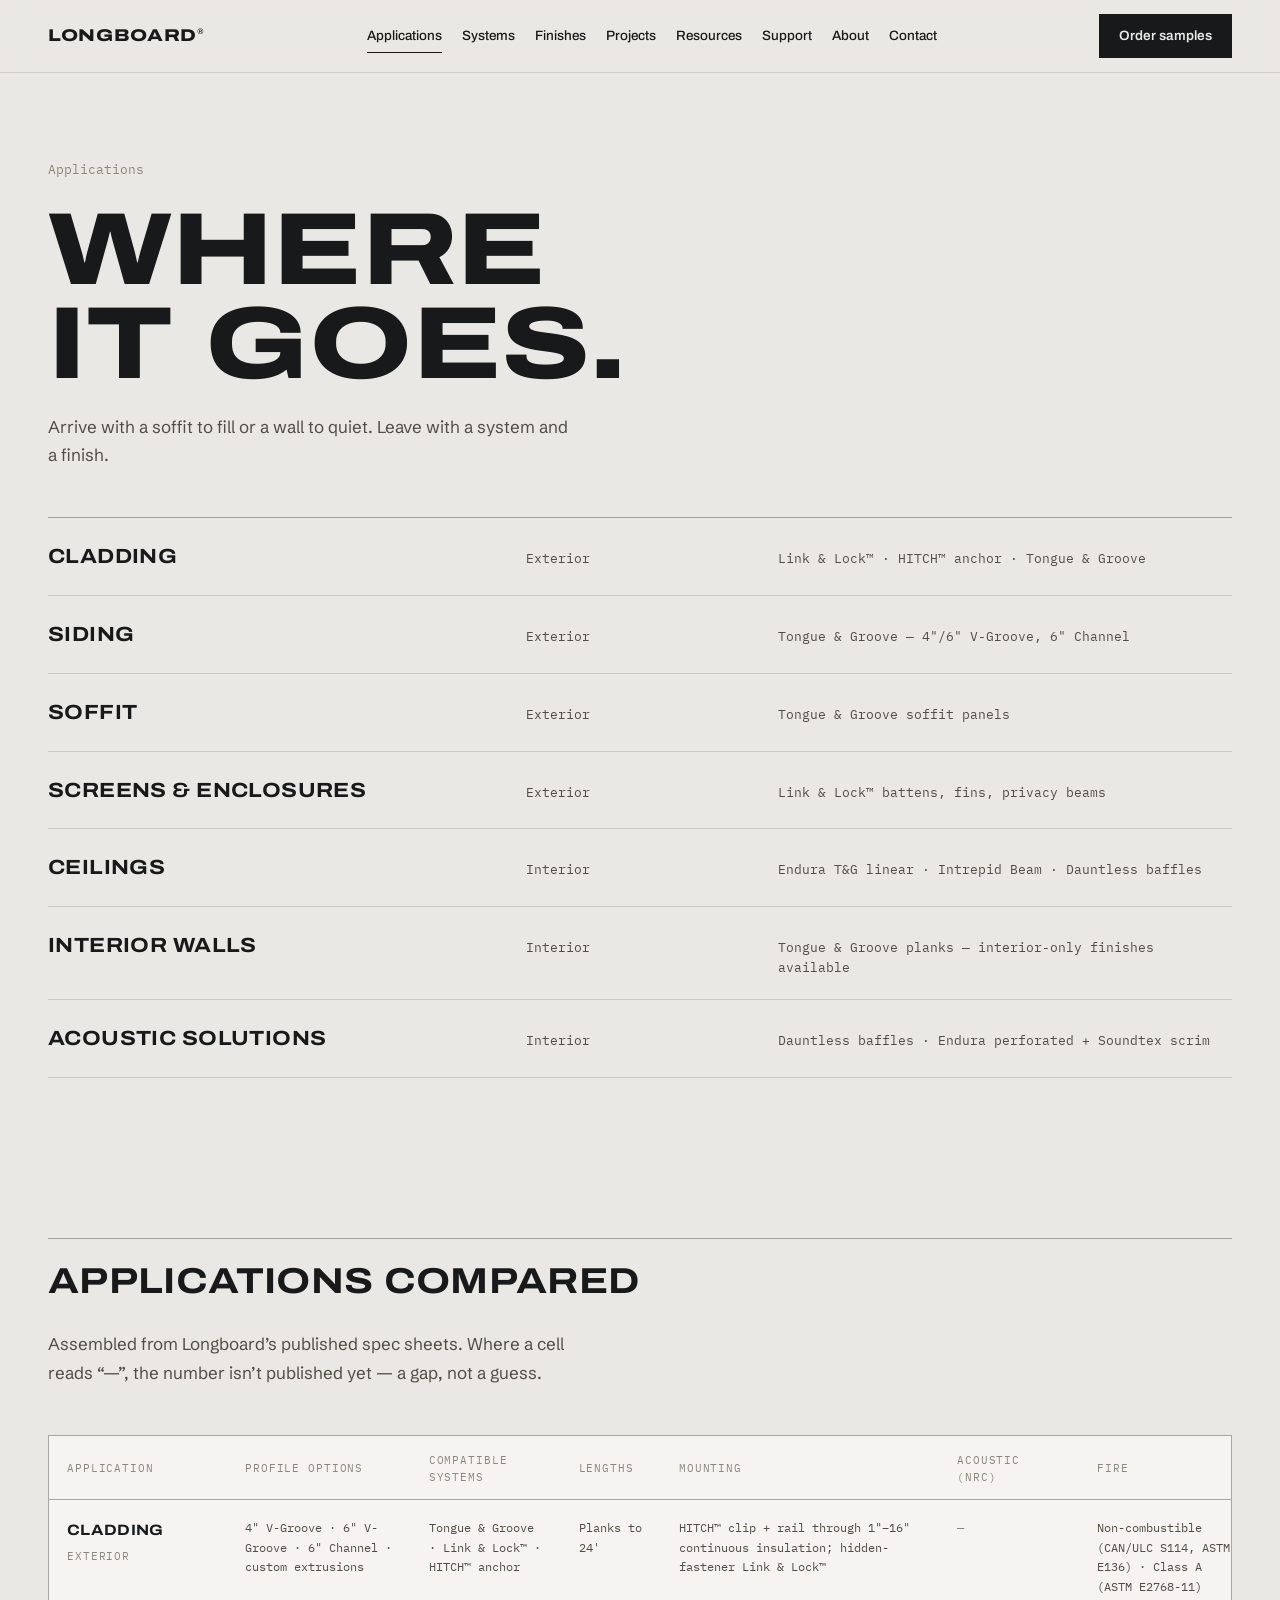
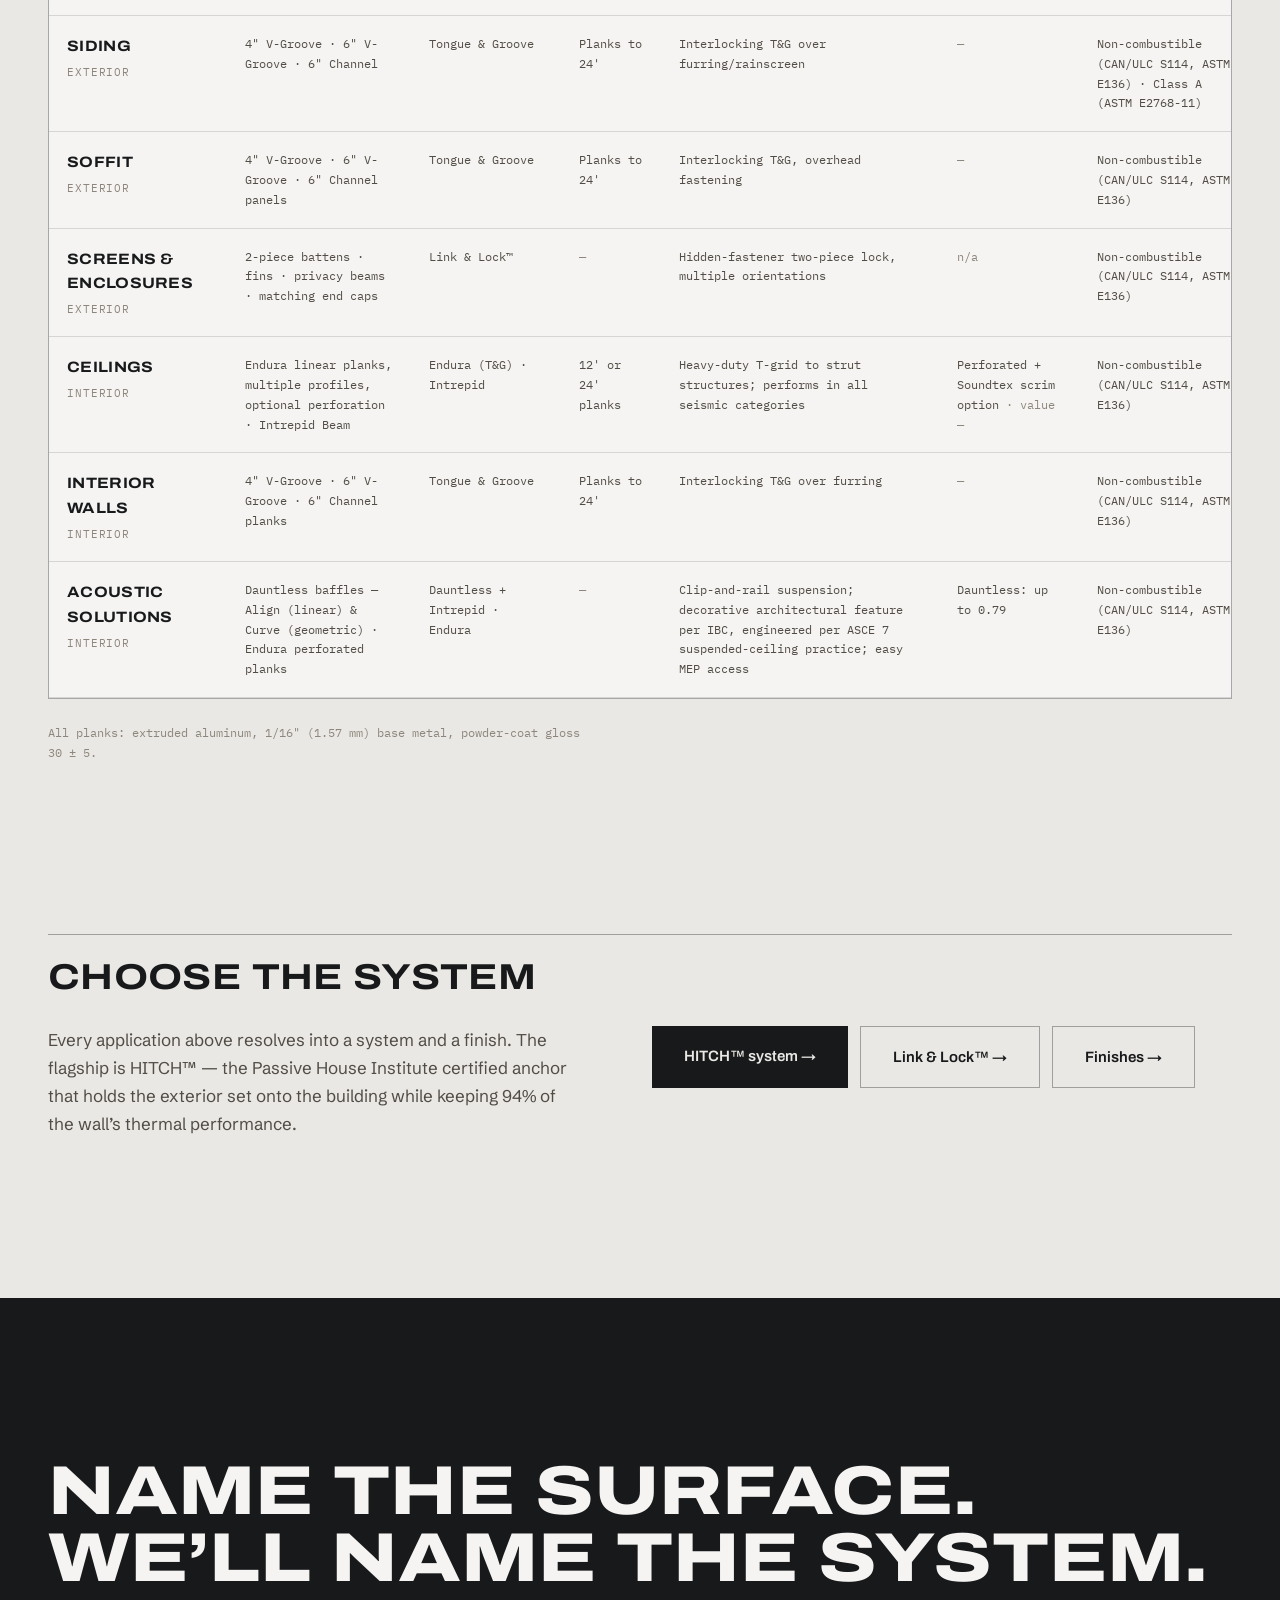
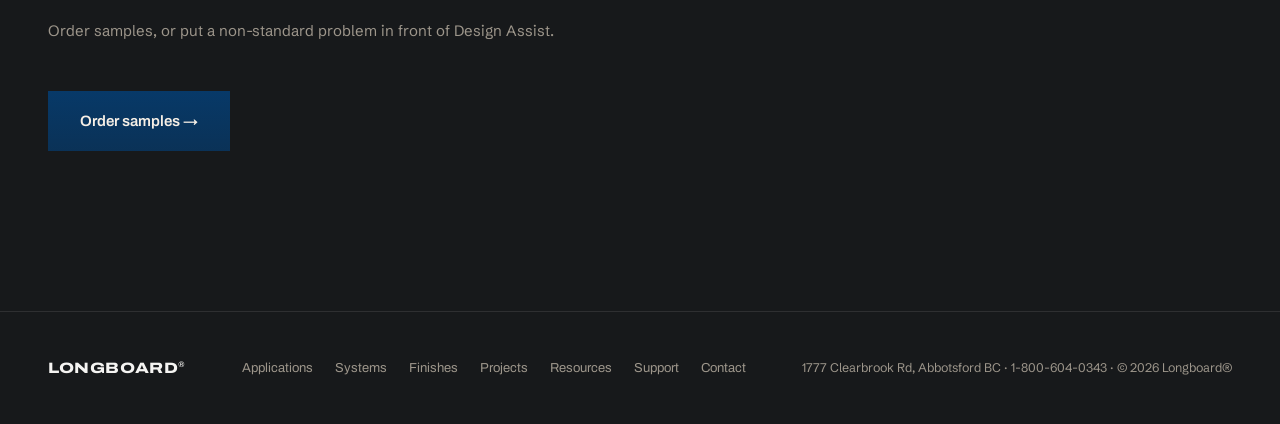
==== commit 3def8368: "Brand navy accent + logo mark" ====
--- a/applications.html
+++ b/applications.html
@@ -5,10 +5,6 @@
 <meta name="viewport" content="width=device-width, initial-scale=1">
 <title>Applications — Where It Goes | Longboard®</title>
 <meta name="description" content="Longboard applications compared: cladding, siding, soffit, screens and enclosures, ceilings, interior walls and acoustic solutions — profiles, systems, mounting and acoustic ratings from the spec sheets.">
-<link rel="icon" type="image/svg+xml" href="favicon.svg">
-<meta property="og:title" content="Applications — Where It Goes | Longboard®">
-<meta property="og:description" content="Longboard applications compared: cladding, siding, soffit, screens and enclosures, ceilings, interior walls and acoustic solutions — profiles, systems, mounting and acoustic ratings from the spec sheets.">
-<meta property="og:type" content="website">
 <link rel="preconnect" href="https://fonts.googleapis.com">
 <link rel="preconnect" href="https://fonts.gstatic.com" crossorigin="anonymous">
 <link href="https://fonts.googleapis.com/css2?family=Archivo:wdth,wght@62..125,100..900&family=IBM+Plex+Mono:wght@400&family=Schibsted+Grotesk:ital,wght@0,400;0,500;1,400&display=swap" rel="stylesheet">
--- a/css/site.css
+++ b/css/site.css
@@ -3,7 +3,12 @@
    Token language: LB-DS 1.0 via Homepage v5 (reference impl.)
    Rules: seams not shadows · border-radius 0 · 48px board module
    Two families: Archivo (display) + Schibsted Grotesk (text)
-   Accent: --finish / --finish-deep, driven by [data-finish]
+   Accent (2026-07-21 revision): --brand-navy is the sitewide UI
+   accent (buttons, links, selection, focus, tabs, chips). --finish
+   / --finish-deep, driven by [data-finish], is reserved for surfaces
+   that show real material color (finish cards, grain swatches, the
+   finish switcher) — those keep reacting to the live selection;
+   generic chrome no longer does. Two accents, two jobs.
    ============================================================ */
 
 :root {
@@ -20,6 +25,16 @@
   --finish: #8a5b36;
   --finish-deep: #684226;
   --finish-glow: #b07e4e;
+  /* brand navy — approved brand book (2026.07.21), sampled from source files.
+     Promoted 2026-07-21 to the sitewide UI accent (buttons, links, selection,
+     focus, tabs, chips, the logo mark) — replacing --finish in that role.
+     --finish stays live only where it's showing real material: finish cards,
+     grain swatches, the finish switcher. Contrast checked: 6.9:1 on --primer
+     (passes AA/AAA-large); fails on --ink at 2.08:1, so it never sits navy-
+     on-dark alone — --brand-navy-glow (below) or white stands in there. */
+  --brand-navy: #0A4D91;
+  --brand-navy-deep: #073968;
+  --brand-navy-glow: #4B8FD6;
   /* board module */
   --board: 48px;
   --half: 24px;
@@ -46,15 +61,18 @@
   font-size: 16px; line-height: 1.6;
   -webkit-font-smoothing: antialiased;
 }
-::selection { background: var(--finish); color: #f6efe6; }
+::selection { background: var(--brand-navy); color: #f6efe6; }
 a { color: inherit; }
-a:hover { color: var(--finish); }
+a:hover { color: var(--brand-navy-deep); }
+/* the accent never colors text on dark surfaces — contrast holds; underline/motion signal instead */
+.band-dark a:hover, .cta-band a:hover, .page-hero a:hover, .mobile-nav a:hover { color: var(--paper); }
+.site-header a:hover { color: inherit; opacity: 0.75; }
 img { display: block; }
 
 /* a11y: visible focus everywhere, drawn as a seam, not a glow */
 :focus { outline: none; }
-:focus-visible { outline: 2px solid var(--finish); outline-offset: 3px; }
-.on-dark :focus-visible, .band-dark :focus-visible { outline-color: var(--finish-glow); }
+:focus-visible { outline: 2px solid var(--brand-navy); outline-offset: 3px; }
+.on-dark :focus-visible, .band-dark :focus-visible { outline-color: var(--brand-navy-glow); }
 .skip-link {
   position: absolute; left: -9999px; top: 0; z-index: 100;
   background: var(--ink); color: var(--paper);
@@ -116,6 +134,12 @@
   padding-top: 14px; padding-bottom: 14px; min-height: 44px;
   display: flex; align-items: center; justify-content: space-between; gap: 20px;
 }
+.brand { display: inline-flex; align-items: center; gap: 8px; text-decoration: none; }
+/* the mark — approved brand book icon, raster proof-of-concept pending vector
+   files from the brand team. Default white (works over transparent-hero header,
+   and on the permanently-dark mobile nav / footer); the header flips it to its
+   native navy only once .is-solid puts it on --primer. */
+.mark { height: 20px; width: auto; display: block; filter: brightness(0) invert(1); transition: filter 0.4s; }
 .wordmark {
   font-family: Archivo, sans-serif; font-variation-settings: "wdth" 125;
   font-weight: 800; font-size: 17px; letter-spacing: 0.04em; text-transform: uppercase;
@@ -156,6 +180,7 @@
 }
 .site-header.is-solid .wordmark, .site-header.is-solid .site-nav a, .site-header.is-solid .nav-toggle { color: var(--ink); }
 .site-header.is-solid .header-cta { background: var(--ink); color: var(--primer); }
+.site-header.is-solid .mark { filter: none; }
 
 .mobile-nav {
   position: fixed; inset: 0; z-index: 60; background: var(--ink); color: var(--paper);
@@ -177,7 +202,7 @@
   font-family: Archivo, sans-serif; font-size: 15px; font-weight: 600;
   padding: 18px 32px; border: none; appearance: none;
 }
-.btn-finish { color: #f6efe6; background: linear-gradient(180deg, var(--finish), var(--finish-deep)); }
+.btn-finish { color: #f6efe6; background: var(--brand-navy-deep); background: linear-gradient(180deg, var(--brand-navy-deep), color-mix(in srgb, var(--brand-navy-deep) 78%, #17191B)); }
 .btn-finish:hover { color: #ffffff; }
 .btn-ink { color: var(--primer); background: var(--ink); }
 .btn-ink:hover { color: var(--primer); background: #26292d; }
@@ -188,7 +213,7 @@
   text-decoration: none; border-bottom: 1px solid var(--rule);
   padding-bottom: 5px; transition: border-color 0.3s;
 }
-.link-rule:hover { border-bottom-color: var(--finish); }
+.link-rule:hover { border-bottom-color: var(--brand-navy); }
 
 /* ---------- index / table rows ---------- */
 .index-head, .index-row { display: grid; gap: 12px var(--gutter); align-items: baseline; }
@@ -237,7 +262,7 @@
   padding: 16px 18px; border-bottom: 2px solid transparent; margin-bottom: -1px;
 }
 .tab:hover { color: var(--ink); }
-.tab[aria-selected="true"] { color: var(--ink); border-bottom-color: var(--finish); }
+.tab[aria-selected="true"] { color: var(--ink); border-bottom-color: var(--brand-navy); }
 .tabpanel { padding: var(--board) 0 0; }
 .tabpanel[hidden] { display: none; }
 
@@ -256,7 +281,7 @@
 }
 .chip:hover { border-color: var(--ink); }
 .chip[aria-pressed="true"] { background: var(--ink); border-color: var(--ink); color: var(--primer); }
-.chip-toggle[aria-pressed="true"] { background: linear-gradient(180deg, var(--finish), var(--finish-deep)); border-color: transparent; color: #f6efe6; }
+.chip-toggle[aria-pressed="true"] { background: var(--brand-navy-deep); border-color: transparent; color: #f6efe6; }
 
 /* finish switcher (global accent) */
 .finish-switcher { display: flex; flex-wrap: wrap; gap: 12px; }
@@ -297,7 +322,7 @@
   margin-top: 12px;
 }
 .finish-card .fc-meta { font-family: "IBM Plex Mono", monospace; font-size: 11.5px; color: var(--ink-faint); margin-top: 4px; }
-.finish-card .fc-pop { color: var(--finish); }
+.finish-card .fc-pop { color: var(--finish-deep); }
 .finish-card.is-hidden { display: none; }
 
 /* finish detail overlay */
@@ -438,15 +463,11 @@
 .sched-row:first-of-type { border-top: 1px solid var(--rule); }
 .sched-row:last-of-type { border-bottom: 1px solid var(--rule); }
 @media (min-width: 900px) { .sched-row { grid-template-columns: 120px 1fr 2fr; } }
-.sched-row .sr-num { font-family: "IBM Plex Mono", monospace; font-size: 12.5px; color: var(--finish); }
+.sched-row .sr-num { font-family: "IBM Plex Mono", monospace; font-size: 12.5px; color: var(--brand-navy-deep); }
 .sched-row .sr-name { font-family: Archivo, sans-serif; font-variation-settings: "wdth" 114; font-weight: 700; font-size: clamp(18px, 2vw, 26px); text-transform: uppercase; letter-spacing: 0.02em; }
 .sched-row .sr-desc { font-size: 15px; line-height: 1.65; color: var(--ink-soft); }
 @media (max-width: 899px) { .sched-row .sr-desc { grid-column: 1 / -1; } }
 
-/* hero seam flash — installation reveal v2 (exploration 04, study 1: adopted) */
+/* lbSeat retained for the Link & Lock headline lock */
 @keyframes lbSeat { 0% { opacity: 0; } 25% { opacity: 1; } 100% { opacity: 0; } }
-.hero-flash { position: absolute; left: 0; right: 0; height: 1px; background: rgba(255, 255, 255, 0.9); opacity: 0; z-index: 2; }
-.hero-flash:nth-child(1) { top: 33.4%; animation: lbSeat 260ms linear 1185ms both; }
-.hero-flash:nth-child(2) { top: 66.7%; animation: lbSeat 260ms linear 1325ms both; }
-.hero-flash:nth-child(3) { top: calc(100% - 1px); animation: lbSeat 260ms linear 1465ms both; }
 .mt-0 { margin-top: 0; } .mb-board { margin-bottom: var(--board); }
